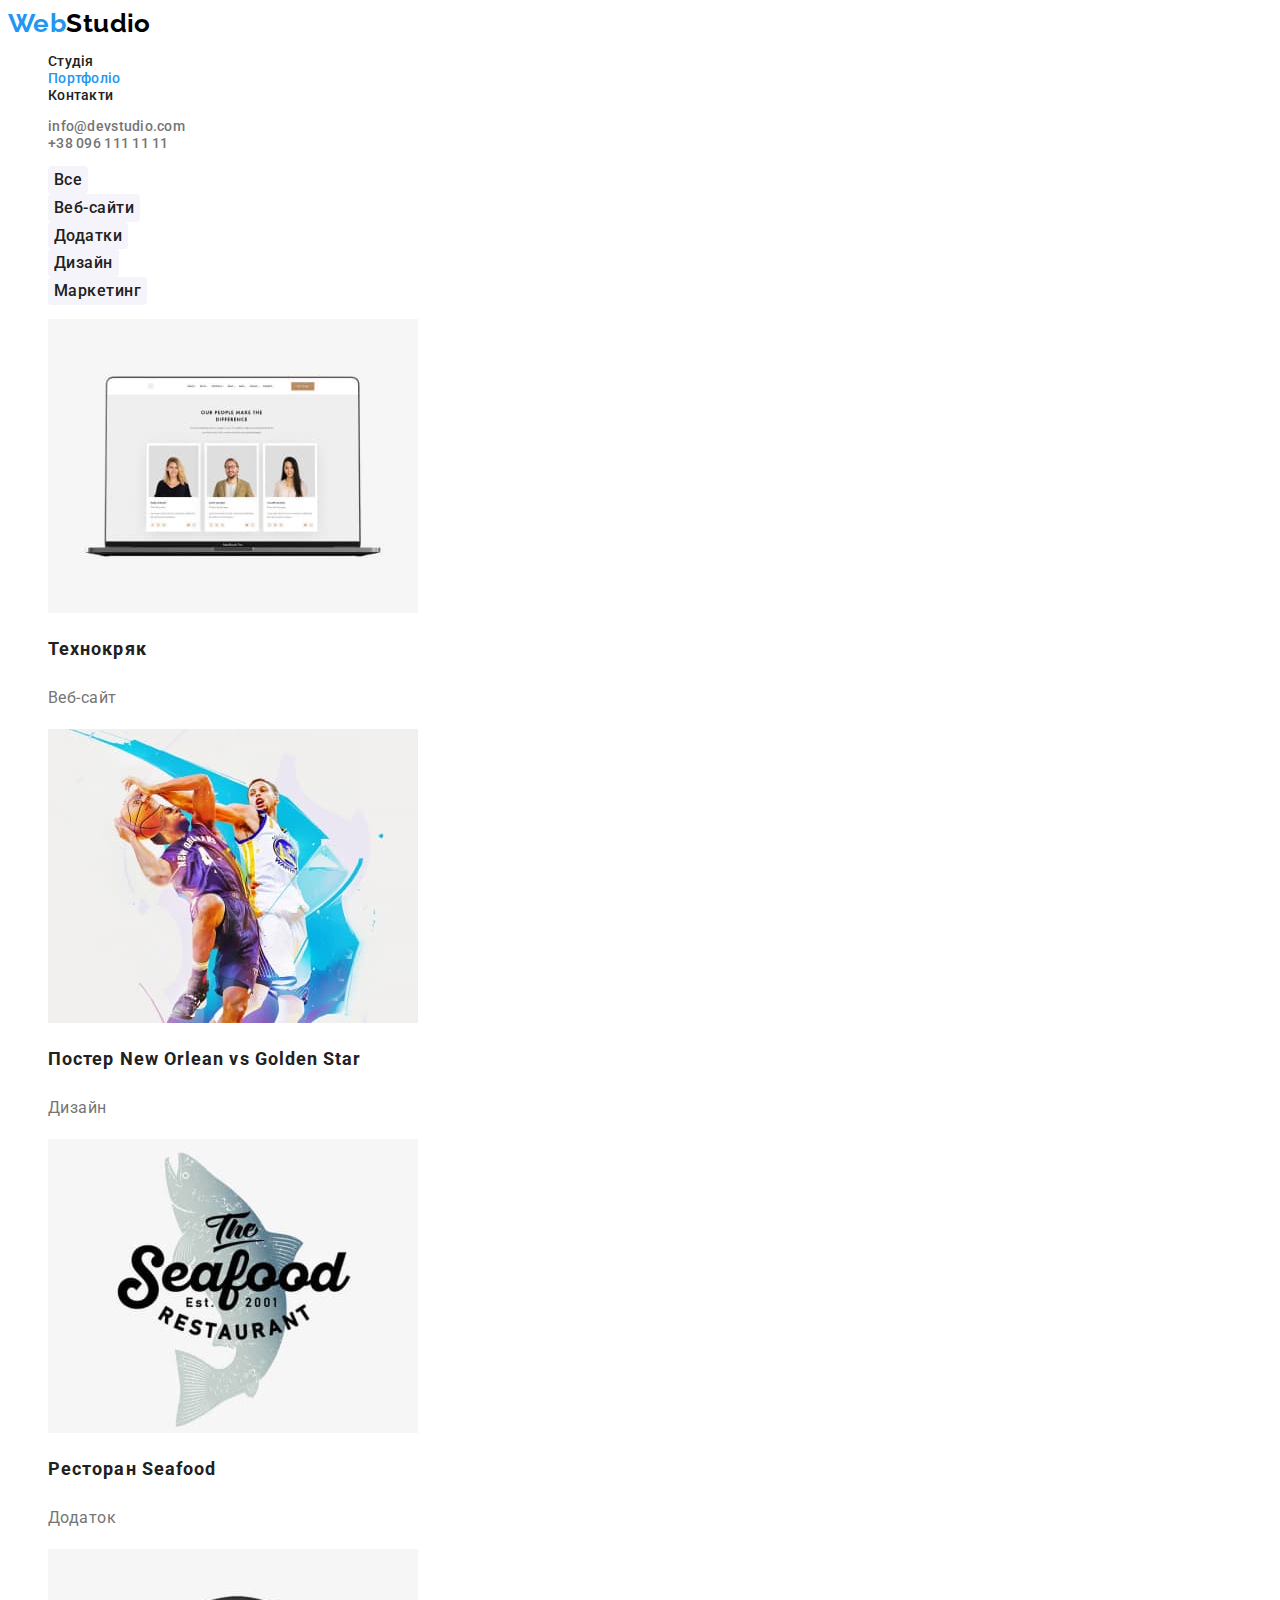
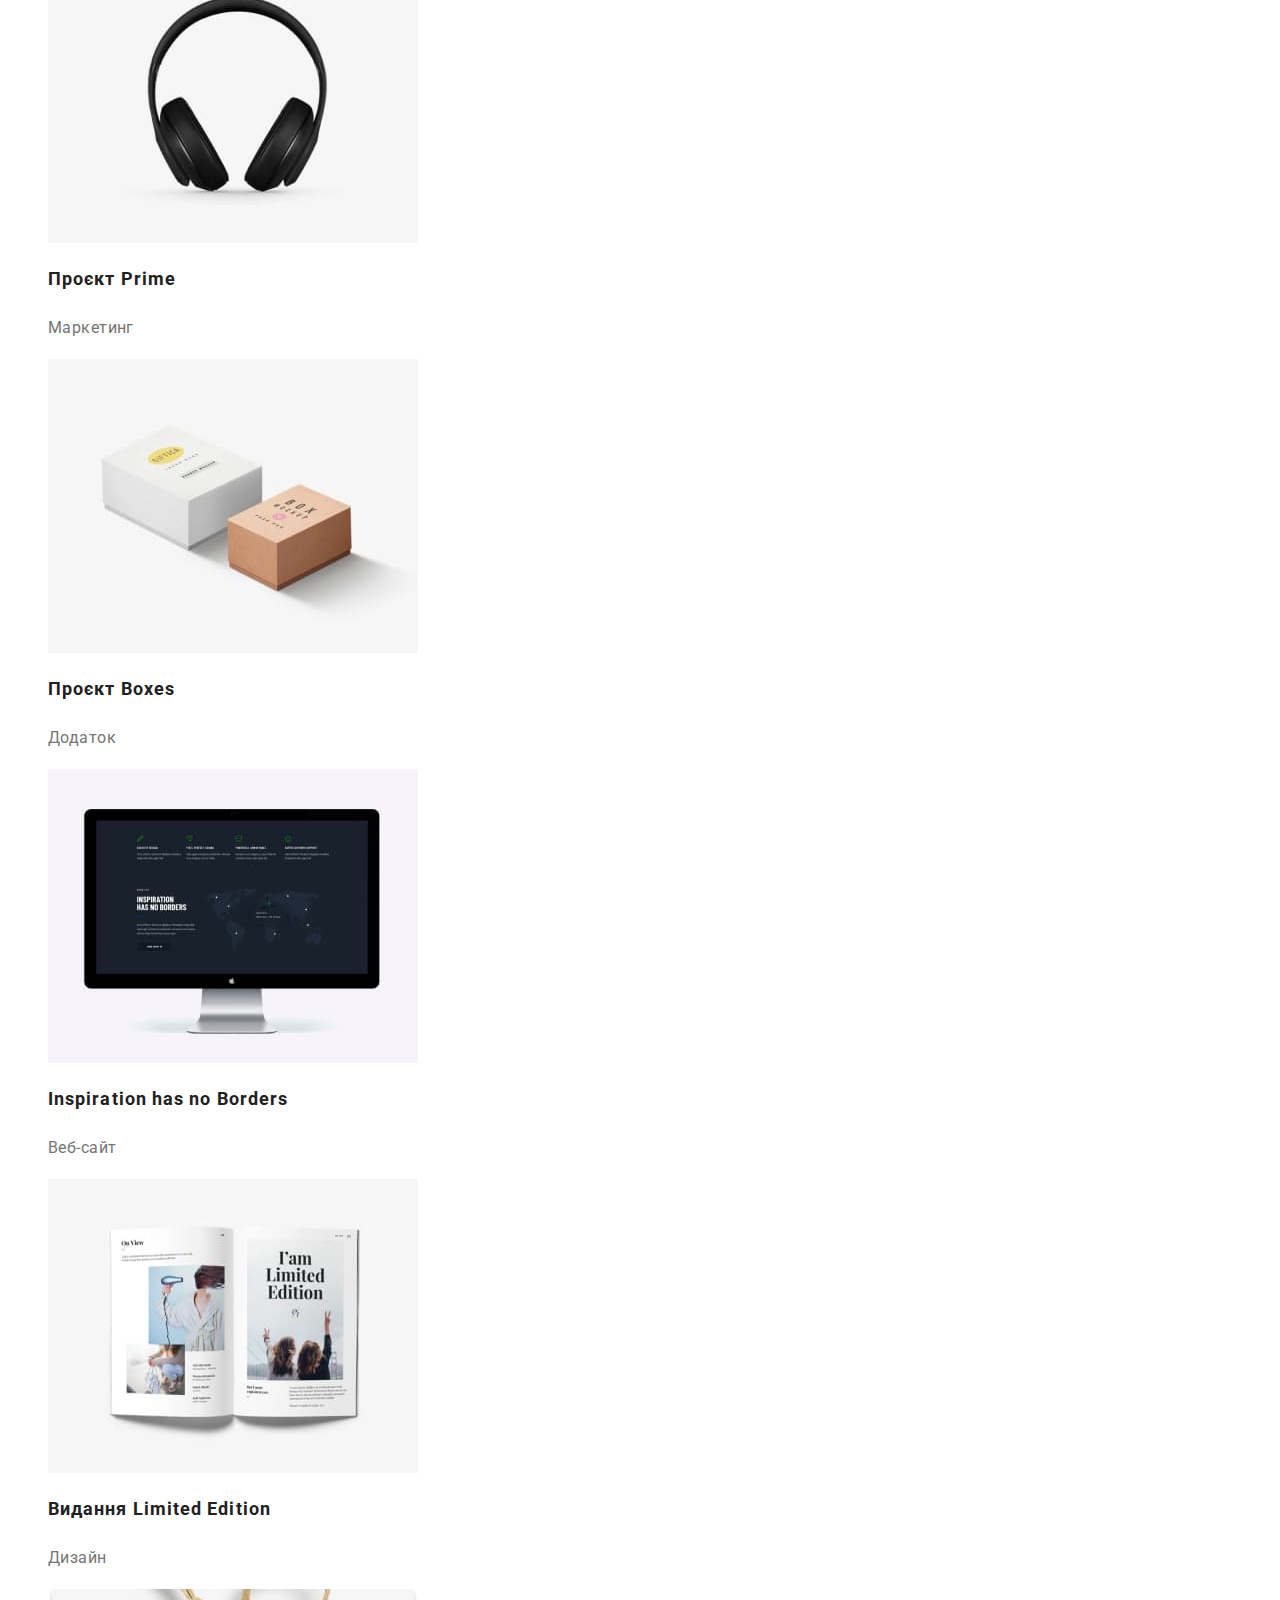
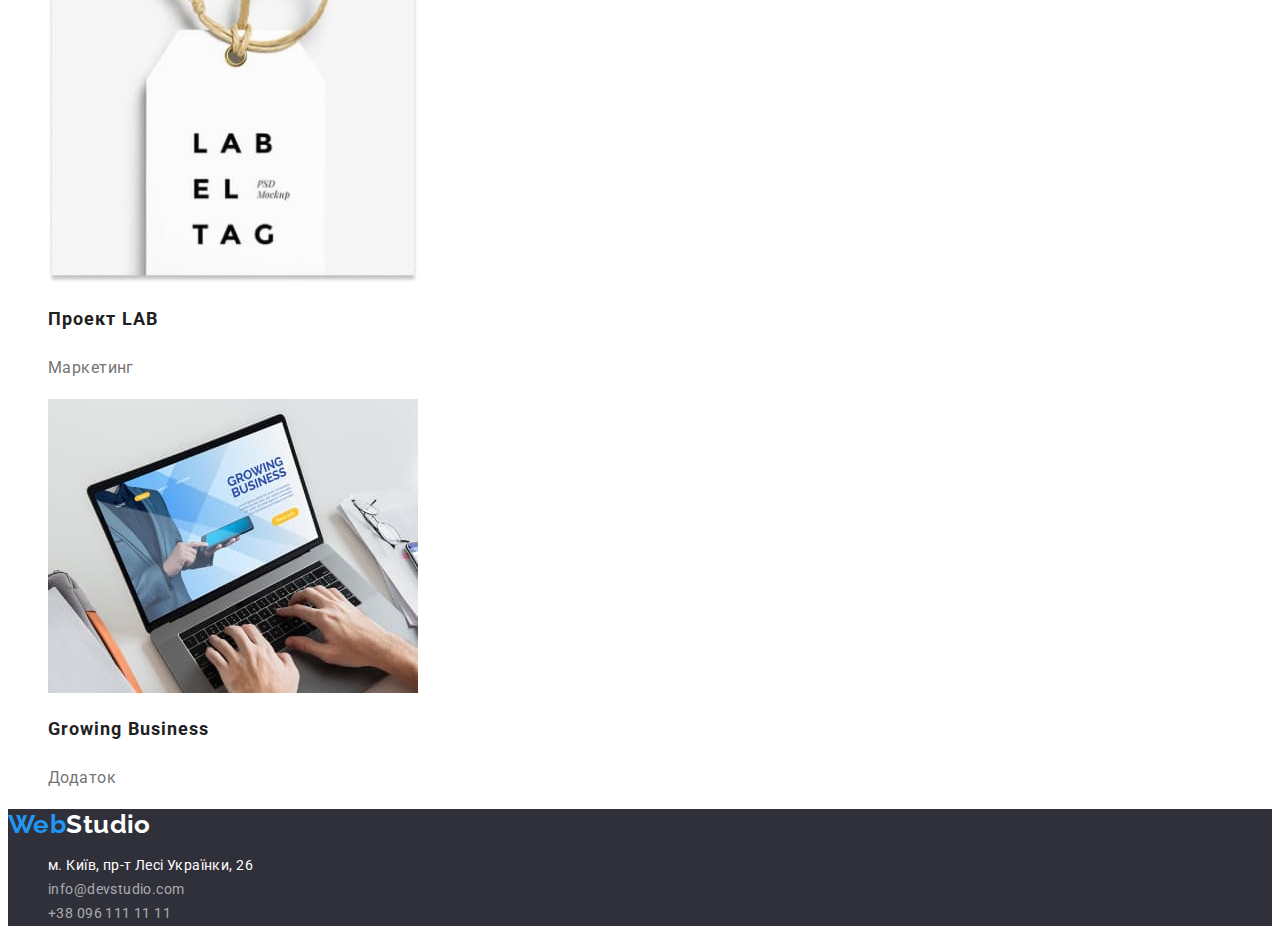
==== portfolio.html @ 1ff4d3ff "Initial commit" ====
<!DOCTYPE html>
<html lang="uk">
  <head>
    <meta charset="utf-8" />
    <meta name="description" content="Учбовий проект з вивчення основ HTML5 і CSS." />
    <meta name="viewport" content="width=device-width, initial-scale=1.0" />
    <title>WebStudio Portfolio</title>
    <link rel="preconnect" href="https://fonts.googleapis.com" />
    <link rel="preconnect" href="https://fonts.gstatic.com" crossorigin />
    <link
      href="https://fonts.googleapis.com/css2?family=Raleway:wght@700&family=Roboto:wght@400;500;700;900&display=swap"
      rel="stylesheet"
    />
    <link rel="stylesheet" href="./css/styles.css" />
  </head>

  <body>
    <header class="header-line">
      <nav class="menu">
        <!-- Лого -->
        <a class="logo" href="./index.html">Web<span class="logo-header">Studio</span></a>

        <!-- Навігація по сторінкам сайту -->
        <ul class="list menu-list">
          <li class="list-item"><a class="link" href="./index.html">Студія</a></li>
          <li class="list-item"><a class="link current" href="./portfolio.html">Портфоліо</a></li>
          <li class="list-item"><a class="link" href="">Контакти</a></li>
        </ul>
      </nav>

      <!-- Список контактів -->
      <ul class="list contact-list">
        <li class="list-item">
          <a class="link" href="mailto:info@devstudio.com">info@devstudio.com</a>
        </li>
        <li class="list-item">
          <a class="link" href="tel:+380961111111">+38 096 111 11 11</a>
        </li>
      </ul>
    </header>

    <main>
      <section class="projects">
        <!-- Наші роботи -->
        <!-- прихований заголовок -->
        <h1 class="visually-hidden">Наші роботи</h1>
        <!-- Список кнопок фільтра вибору контента  -->
        <ul class="list filter-list">
          <li class="list-item"><button class="button" type="button">Все</button></li>
          <li class="list-item"><button class="button" type="button">Веб-сайти</button></li>
          <li class="list-item"><button class="button" type="button">Додатки</button></li>
          <li class="list-item"><button class="button" type="button">Дизайн</button></li>
          <li class="list-item"><button class="button" type="button">Маркетинг</button></li>
        </ul>

        <!-- Каталог проектів -->
        <ul class="list projects-list">
          <li class="list-item">
            <img src="./images/technocrack.jpg" alt="Веб-сайт Технокряк" width="370" height="294" />
            <h2 class="project-title">Технокряк</h2>
            <p class="project-description">Веб-сайт</p>
          </li>
          <li class="list-item">
            <img
              src="./images/new-orlean-golden-star.jpg"
              alt="Постер гри New Orlean vs Golden Star"
              width="370"
              height="294"
            />
            <h2 class="project-title">Постер <span lang="en">New Orlean vs Golden Star</span></h2>
            <p class="project-description">Дизайн</p>
          </li>

          <li class="list-item">
            <img
              src="./images/seafood.jpg"
              alt="Додаток ресторану Seafood"
              width="370"
              height="294"
            />
            <h2 class="project-title">Ресторан <span lang="en">Seafood</span></h2>
            <p class="project-description">Додаток</p>
          </li>
          <li class="list-item">
            <img src="./images/prime.jpg" alt="Проєкт Prime" width="370" height="294" />
            <h2 class="project-title">Проєкт <span lang="en">Prime</span></h2>
            <p class="project-description">Маркетинг</p>
          </li>
          <li class="list-item">
            <img src="./images/boxes.jpg" alt="Проєкт Boxes" width="370" height="294" />
            <h2 class="project-title">Проєкт <span lang="en">Boxes</span></h2>
            <p class="project-description">Додаток</p>
          </li>
          <li class="list-item">
            <img
              src="./images/Inspiration.jpg"
              alt="Веб-сайт Inspiration has no Borders"
              width="370"
              height="294"
            />
            <h2 class="project-title" lang="en">Inspiration has no Borders</h2>
            <p class="project-description">Веб-сайт</p>
          </li>
          <li class="list-item">
            <img
              src="./images/limited-edition.jpg"
              alt="Видання Limited Edition"
              width="370"
              height="294"
            />
            <h2 class="project-title">Видання <span lang="en">Limited Edition</span></h2>
            <p class="project-description">Дизайн</p>
          </li>
          <li class="list-item">
            <img src="./images/lab.jpg" alt="Проект LAB" width="370" height="294" />
            <h2 class="project-title">Проект <span lang="en">LAB</span></h2>
            <p class="project-description">Маркетинг</p>
          </li>
          <li class="list-item">
            <img
              src="./images/growing-business.jpg"
              alt="Додаток Growing Business"
              width="370"
              height="294"
            />
            <h2 class="project-title" lang="en">Growing Business</h2>
            <p class="project-description">Додаток</p>
          </li>
        </ul>
      </section>
    </main>

    <footer class="footer-line">
      <a class="logo" href="./index.html">Web<span class="logo-footer">Studio</span></a>
      <address>
        <ul class="list address-list">
          <li class="list-item">
            <a
              class="link location"
              href="https://goo.gl/maps/MyRouGPgn7ijFeu3A"
              target="_blank"
              rel="noreferrer noopener nofollow"
              >м. Київ, пр-т Лесі Українки, 26
            </a>
          </li>
          <li class="list-item">
            <a class="link mail" href="mailto:info@devstudio.com">info@devstudio.com</a>
          </li>
          <li class="list-item">
            <a class="link tel" href="tel:+380961111111">+38 096 111 11 11</a>
          </li>
        </ul>
      </address>
    </footer>
  </body>
</html>
---- css/styles.css ----
/* ===== Глобальні налаштування стилів ===== */

:root {
  /* Кольори сайту */

  --color-background-primary: #ffffff;
  --color-background-secondary: #f5f4fa;
  --color-background-footer: #2f303a;
  --color-card-border: #eeeeee;
  --color-header-line: #ececec;

  --color-text-main: #757575;
  --color-text-secondary: #ffffff;
  --color-text-title: #212121;
  --color-text-contacts: rgba(255, 255, 255, 0.6);
  --color-text-accent: #2196f3;

  --color-logo-header: #000000;
  --color-logo-footer: #ffffff;
  --color-logo-accent: #2196f3;

  --color-button-background: #f5f4fa;
  --color-button-text: #212121;
  --color-button-background-focus: #2196f3;
  --color-button-text-focus: #ffffff;
  --color-button-logo-background: #2196f3;
  --color-button-logo-background-focus: #188ce8;
  --color-button-logo-shadow: 0px 4px 4px rgba(0, 0, 0, 0.15);
  --color-button-filter-shadow: 0px 3px 1px rgba(0, 0, 0, 0.1), 0px 1px 2px rgba(0, 0, 0, 0.08),
    0px 2px 2px rgba(0, 0, 0, 0.12);

  /* Шрифти сайту */

  --font-main: 'Roboto', sans-serif;
  --font-logo: 'Raleway', sans-serif;
}
body {
  /* Основний шрифт */

  font-family: var(--font-main);
  font-size: 14px;
  letter-spacing: 0.03em;
  color: var(--color-text-main);

  /* Основниий фон */

  background-color: var(--color-background-primary);
}

/* Ховаємо заголовки */

.visually-hidden {
  position: absolute;
  width: 1px;
  height: 1px;
  margin: -1px;
  border: 0;
  padding: 0;

  white-space: nowrap;
  clip-path: inset(100%);
  clip: rect(0 0 0 0);
  overflow: hidden;
}

/* Перевизначення для окремих селекторів */

button {
  font-family: var(--font-main);
  font-style: normal;
  cursor: pointer;
  border-radius: 4px;
  border-style: none;
}

.link {
  text-decoration: none;
}

.list {
  list-style: none;
}

/* ===== Блоки header + footer ===== */

.logo {
  font-family: var(--font-logo);
  font-weight: 700;
  font-size: 26px;
  line-height: 1.19;
  color: var(--color-logo-accent);
  text-decoration: none;
}

.logo-header {
  color: var(--color-logo-header);
}

.logo-footer {
  color: var(--color-logo-footer);
}

.header-line .link {
  font-weight: 500;
  line-height: 1.14;
  letter-spacing: 0.02em;
}

.menu-list .link {
  color: var(--color-text-title);
}

.contact-list .link {
  /* color: var(--color-text-main); */
  color: inherit;
}

.footer-line address {
  font-style: normal;
}

.footer-line .link {
  line-height: 1.71;
}

.link.location {
  color: var(--color-text-secondary);
}

.link.mail,
.link.tel {
  color: var(--color-text-contacts);
}

.link.current,
.link:hover,
.link:focus {
  color: var(--color-text-accent);
}

.footer-line {
  background-color: var(--color-background-footer);
}

/* ===== Блок main ===== */

/* Блок main в index.html */

.hero {
  background-color: var(--color-background-footer);
}

.hero-title {
  font-weight: 900;
  font-size: 44px;
  line-height: 1.36;
  letter-spacing: 0.06em;
  text-align: center;
  text-transform: uppercase;
  color: var(--color-text-secondary);
}

.button-hero {
  font-weight: 700;
  font-size: 16px;
  line-height: 1.88;
  letter-spacing: 0.06em;
  text-align: center;
  color: var(--color-button-text-focus);
  background-color: var(--color-button-logo-background);
  box-shadow: var(--color-button-logo-shadow);
}

.button-hero:hover,
.button-hero:focus {
  background-color: var(--color-button-logo-background-focus);
}

.feature-title {
  font-weight: 700;
  font-size: 14px;
  line-height: 1.14;
  text-transform: uppercase;
  color: var(--color-text-title);
}

.feature-description {
  font-weight: 400;
  line-height: 1.71;
}

.activity-title,
.team-title {
  font-weight: 700;
  font-size: 36px;
  line-height: 1.67;
  text-align: center;
  color: var(--color-text-title);
}

.team-member {
  font-weight: 500;
  font-size: 16px;
  line-height: 1.19;
  text-align: center;
  color: var(--color-text-title);
}

.member-activity {
  font-weight: 400;
  font-size: 16px;
  line-height: 1.19;
  text-align: center;
}

.team {
  background-color: var(--color-background-secondary);
}

/* Блок main в portfolio.html */

.filter-list .button {
  font-weight: 500;
  font-size: 16px;
  line-height: 1.62;
  text-align: center;
  letter-spacing: 0.03em;
  color: var(--color-text-title);
  background-color: var(--color-button-background);
}

.filter-list .button:hover,
.filter-list .button:focus {
  color: var(--color-button-text-focus);
  background-color: var(--color-button-background-focus);
  box-shadow: var(--color-button-filter-shadow);
}

.project-title {
  font-weight: 700;
  font-size: 18px;
  line-height: 2;
  letter-spacing: 0.06em;
  color: var(--color-text-title);
}

.project-description {
  font-weight: 400;
  font-size: 16px;
  line-height: 1.88;
}
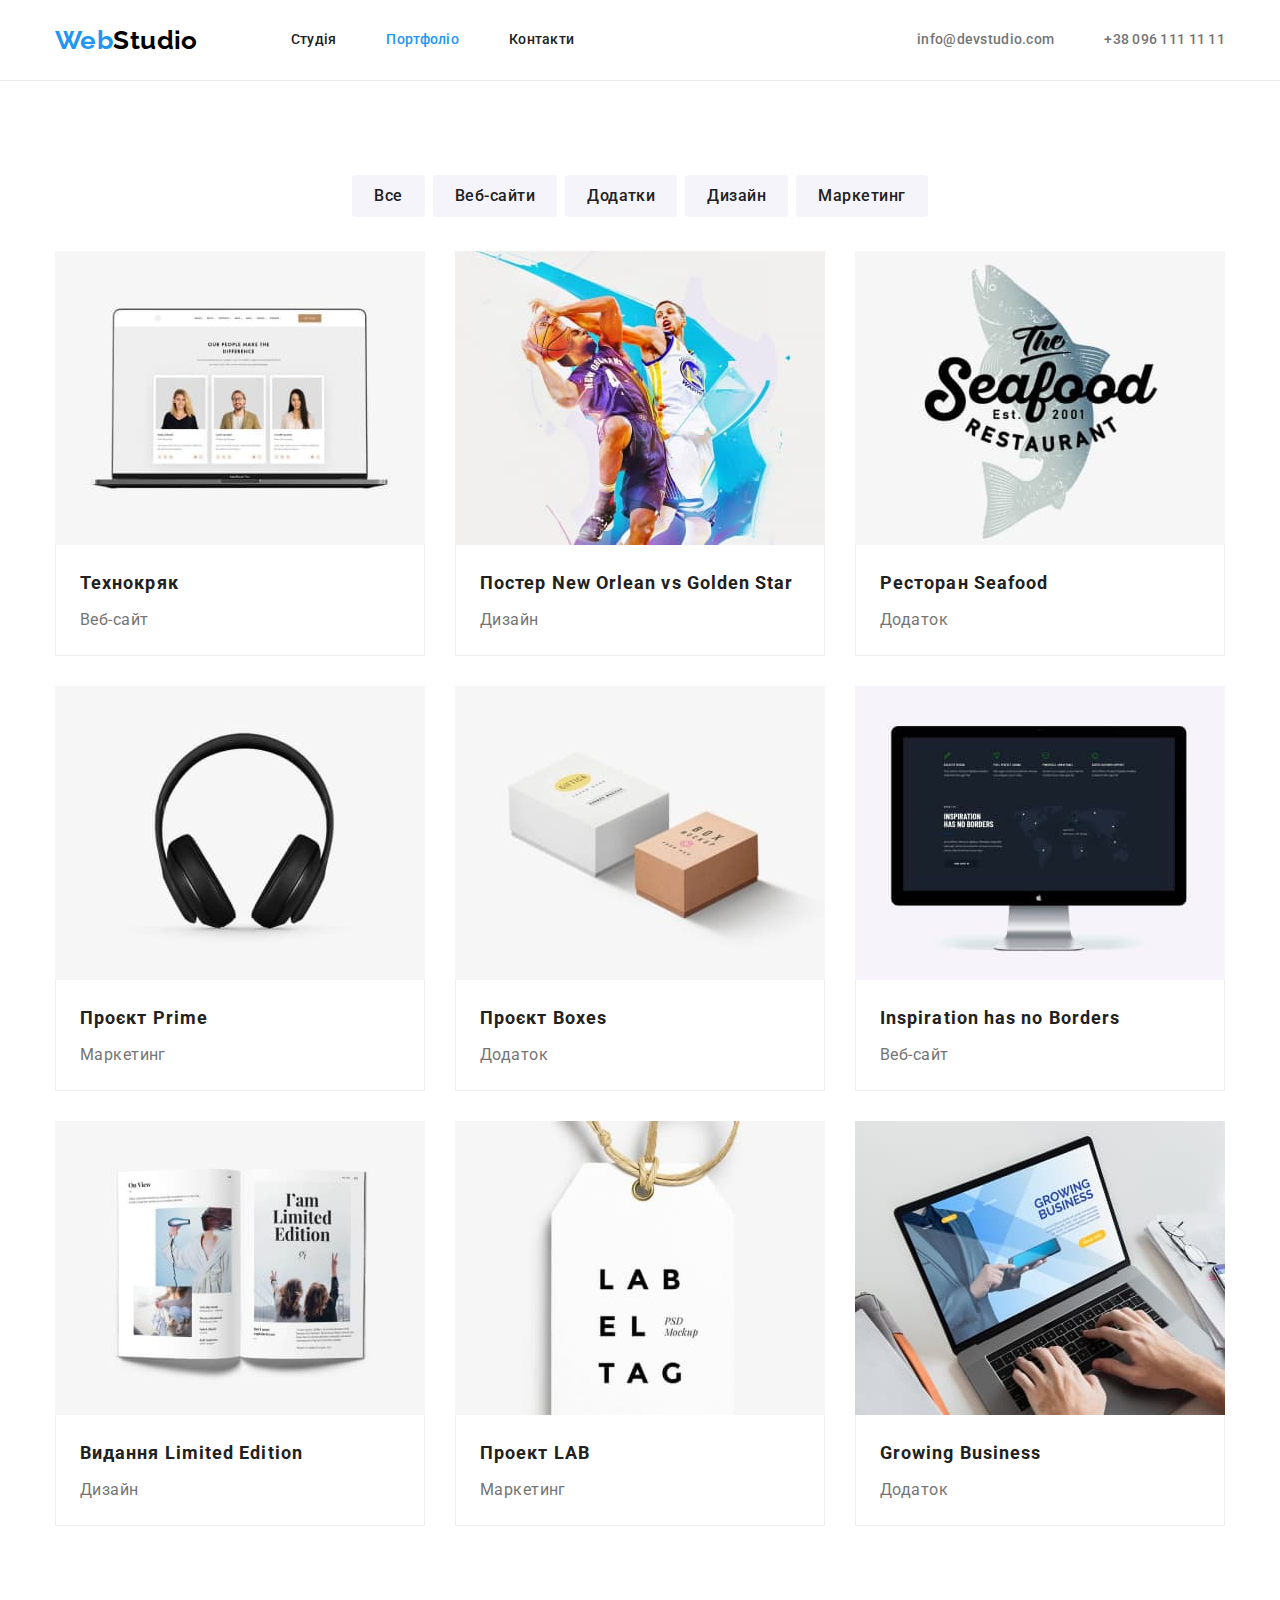
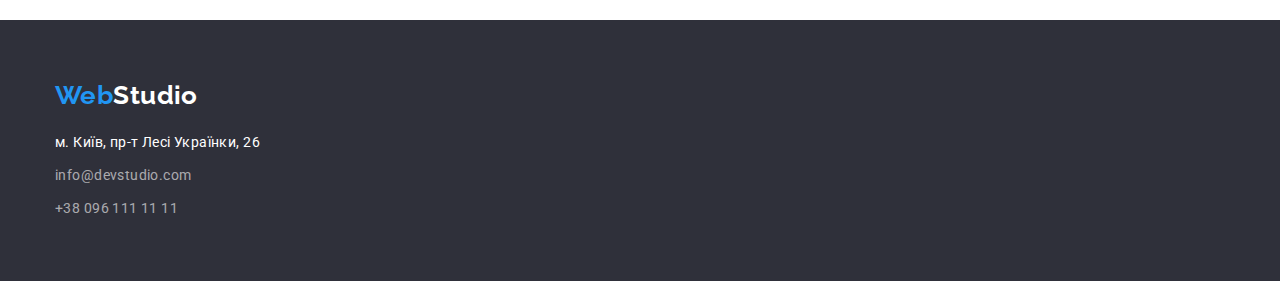
==== commit 7e724165: "Mark up geometry." ====
--- a/portfolio.html
+++ b/portfolio.html
@@ -11,146 +11,179 @@
       href="https://fonts.googleapis.com/css2?family=Raleway:wght@700&family=Roboto:wght@400;500;700;900&display=swap"
       rel="stylesheet"
     />
+    <link
+      rel="stylesheet"
+      href="https://cdnjs.cloudflare.com/ajax/libs/modern-normalize/1.1.0/modern-normalize.min.css"
+    />
     <link rel="stylesheet" href="./css/styles.css" />
   </head>
 
   <body>
     <header class="header-line">
-      <nav class="menu">
-        <!-- Лого -->
-        <a class="logo" href="./index.html">Web<span class="logo-header">Studio</span></a>
-
-        <!-- Навігація по сторінкам сайту -->
-        <ul class="list menu-list">
-          <li class="list-item"><a class="link" href="./index.html">Студія</a></li>
-          <li class="list-item"><a class="link current" href="./portfolio.html">Портфоліо</a></li>
-          <li class="list-item"><a class="link" href="">Контакти</a></li>
+      <div class="container">
+        <nav class="menu">
+          <!-- Лого -->
+          <a class="logo" href="./index.html">Web<span class="logo-header">Studio</span></a>
+          <!-- Навігація по сторінкам сайту -->
+          <ul class="list menu-list">
+            <li class="list-item"><a class="link" href="./index.html">Студія</a></li>
+            <li class="list-item"><a class="link current" href="./portfolio.html">Портфоліо</a></li>
+            <li class="list-item"><a class="link" href="">Контакти</a></li>
+          </ul>
+        </nav>
+        <!-- Список контактів -->
+        <ul class="list contact-list">
+          <li class="list-item">
+            <a class="link" href="mailto:info@devstudio.com">info@devstudio.com</a>
+          </li>
+          <li class="list-item">
+            <a class="link" href="tel:+380961111111">+38 096 111 11 11</a>
+          </li>
         </ul>
-      </nav>
-
-      <!-- Список контактів -->
-      <ul class="list contact-list">
-        <li class="list-item">
-          <a class="link" href="mailto:info@devstudio.com">info@devstudio.com</a>
-        </li>
-        <li class="list-item">
-          <a class="link" href="tel:+380961111111">+38 096 111 11 11</a>
-        </li>
-      </ul>
+      </div>
     </header>
 
     <main>
-      <section class="projects">
-        <!-- Наші роботи -->
-        <!-- прихований заголовок -->
-        <h1 class="visually-hidden">Наші роботи</h1>
-        <!-- Список кнопок фільтра вибору контента  -->
-        <ul class="list filter-list">
-          <li class="list-item"><button class="button" type="button">Все</button></li>
-          <li class="list-item"><button class="button" type="button">Веб-сайти</button></li>
-          <li class="list-item"><button class="button" type="button">Додатки</button></li>
-          <li class="list-item"><button class="button" type="button">Дизайн</button></li>
-          <li class="list-item"><button class="button" type="button">Маркетинг</button></li>
-        </ul>
-
-        <!-- Каталог проектів -->
-        <ul class="list projects-list">
-          <li class="list-item">
-            <img src="./images/technocrack.jpg" alt="Веб-сайт Технокряк" width="370" height="294" />
-            <h2 class="project-title">Технокряк</h2>
-            <p class="project-description">Веб-сайт</p>
-          </li>
-          <li class="list-item">
-            <img
-              src="./images/new-orlean-golden-star.jpg"
-              alt="Постер гри New Orlean vs Golden Star"
-              width="370"
-              height="294"
-            />
-            <h2 class="project-title">Постер <span lang="en">New Orlean vs Golden Star</span></h2>
-            <p class="project-description">Дизайн</p>
-          </li>
-
-          <li class="list-item">
-            <img
-              src="./images/seafood.jpg"
-              alt="Додаток ресторану Seafood"
-              width="370"
-              height="294"
-            />
-            <h2 class="project-title">Ресторан <span lang="en">Seafood</span></h2>
-            <p class="project-description">Додаток</p>
-          </li>
-          <li class="list-item">
-            <img src="./images/prime.jpg" alt="Проєкт Prime" width="370" height="294" />
-            <h2 class="project-title">Проєкт <span lang="en">Prime</span></h2>
-            <p class="project-description">Маркетинг</p>
-          </li>
-          <li class="list-item">
-            <img src="./images/boxes.jpg" alt="Проєкт Boxes" width="370" height="294" />
-            <h2 class="project-title">Проєкт <span lang="en">Boxes</span></h2>
-            <p class="project-description">Додаток</p>
-          </li>
-          <li class="list-item">
-            <img
-              src="./images/Inspiration.jpg"
-              alt="Веб-сайт Inspiration has no Borders"
-              width="370"
-              height="294"
-            />
-            <h2 class="project-title" lang="en">Inspiration has no Borders</h2>
-            <p class="project-description">Веб-сайт</p>
-          </li>
-          <li class="list-item">
-            <img
-              src="./images/limited-edition.jpg"
-              alt="Видання Limited Edition"
-              width="370"
-              height="294"
-            />
-            <h2 class="project-title">Видання <span lang="en">Limited Edition</span></h2>
-            <p class="project-description">Дизайн</p>
-          </li>
-          <li class="list-item">
-            <img src="./images/lab.jpg" alt="Проект LAB" width="370" height="294" />
-            <h2 class="project-title">Проект <span lang="en">LAB</span></h2>
-            <p class="project-description">Маркетинг</p>
-          </li>
-          <li class="list-item">
-            <img
-              src="./images/growing-business.jpg"
-              alt="Додаток Growing Business"
-              width="370"
-              height="294"
-            />
-            <h2 class="project-title" lang="en">Growing Business</h2>
-            <p class="project-description">Додаток</p>
-          </li>
-        </ul>
+      <section class="section projects">
+        <div class="container">
+          <!-- Наші роботи -->
+          <!-- прихований заголовок -->
+          <h1 class="visually-hidden">Наші роботи</h1>
+          <!-- Список кнопок фільтра вибору контента  -->
+          <ul class="list filter-list">
+            <li class="list-item"><button class="button" type="button">Все</button></li>
+            <li class="list-item"><button class="button" type="button">Веб-сайти</button></li>
+            <li class="list-item"><button class="button" type="button">Додатки</button></li>
+            <li class="list-item"><button class="button" type="button">Дизайн</button></li>
+            <li class="list-item"><button class="button" type="button">Маркетинг</button></li>
+          </ul>
+          <!-- Каталог проектів -->
+          <ul class="list projects-list">
+            <li class="list-item">
+              <img
+                src="./images/technocrack.jpg"
+                alt="Веб-сайт Технокряк"
+                width="370"
+                height="294"
+              />
+              <div class="card-description">
+                <h2 class="project-title">Технокряк</h2>
+                <p class="project-description">Веб-сайт</p>
+              </div>
+            </li>
+            <li class="list-item">
+              <img
+                src="./images/new-orlean-golden-star.jpg"
+                alt="Постер гри New Orlean vs Golden Star"
+                width="370"
+                height="294"
+              />
+              <div class="card-description">
+                <h2 class="project-title">
+                  Постер <span lang="en">New Orlean vs Golden Star</span>
+                </h2>
+                <p class="project-description">Дизайн</p>
+              </div>
+            </li>
+            <li class="list-item">
+              <img
+                src="./images/seafood.jpg"
+                alt="Додаток ресторану Seafood"
+                width="370"
+                height="294"
+              />
+              <div class="card-description">
+                <h2 class="project-title">Ресторан <span lang="en">Seafood</span></h2>
+                <p class="project-description">Додаток</p>
+              </div>
+            </li>
+            <li class="list-item">
+              <img src="./images/prime.jpg" alt="Проєкт Prime" width="370" height="294" />
+              <div class="card-description">
+                <h2 class="project-title">Проєкт <span lang="en">Prime</span></h2>
+                <p class="project-description">Маркетинг</p>
+              </div>
+            </li>
+            <li class="list-item">
+              <img src="./images/boxes.jpg" alt="Проєкт Boxes" width="370" height="294" />
+              <div class="card-description">
+                <h2 class="project-title">Проєкт <span lang="en">Boxes</span></h2>
+                <p class="project-description">Додаток</p>
+              </div>
+            </li>
+            <li class="list-item">
+              <img
+                src="./images/Inspiration.jpg"
+                alt="Веб-сайт Inspiration has no Borders"
+                width="370"
+                height="294"
+              />
+              <div class="card-description">
+                <h2 class="project-title" lang="en">Inspiration has no Borders</h2>
+                <p class="project-description">Веб-сайт</p>
+              </div>
+            </li>
+            <li class="list-item">
+              <img
+                src="./images/limited-edition.jpg"
+                alt="Видання Limited Edition"
+                width="370"
+                height="294"
+              />
+              <div class="card-description">
+                <h2 class="project-title">Видання <span lang="en">Limited Edition</span></h2>
+                <p class="project-description">Дизайн</p>
+              </div>
+            </li>
+            <li class="list-item">
+              <img src="./images/lab-el-tag.jpg" alt="Проект LAB" width="370" height="294" />
+              <div class="card-description">
+                <h2 class="project-title">Проект <span lang="en">LAB</span></h2>
+                <p class="project-description">Маркетинг</p>
+              </div>
+            </li>
+            <li class="list-item">
+              <img
+                src="./images/growing-business.jpg"
+                alt="Додаток Growing Business"
+                width="370"
+                height="294"
+              />
+              <div class="card-description">
+                <h2 class="project-title" lang="en">Growing Business</h2>
+                <p class="project-description">Додаток</p>
+              </div>
+            </li>
+          </ul>
+        </div>
       </section>
     </main>
 
     <footer class="footer-line">
-      <a class="logo" href="./index.html">Web<span class="logo-footer">Studio</span></a>
-      <address>
-        <ul class="list address-list">
-          <li class="list-item">
-            <a
-              class="link location"
-              href="https://goo.gl/maps/MyRouGPgn7ijFeu3A"
-              target="_blank"
-              rel="noreferrer noopener nofollow"
-              >м. Київ, пр-т Лесі Українки, 26
-            </a>
-          </li>
-          <li class="list-item">
-            <a class="link mail" href="mailto:info@devstudio.com">info@devstudio.com</a>
-          </li>
-          <li class="list-item">
-            <a class="link tel" href="tel:+380961111111">+38 096 111 11 11</a>
-          </li>
-        </ul>
-      </address>
+      <div class="container">
+        <div class="address-box">
+          <a class="logo" href="./index.html">Web<span class="logo-footer">Studio</span></a>
+          <address>
+            <ul class="list address-list">
+              <li class="list-item">
+                <a
+                  class="link location"
+                  href="https://goo.gl/maps/MyRouGPgn7ijFeu3A"
+                  target="_blank"
+                  rel="noreferrer noopener nofollow"
+                  >м. Київ, пр-т Лесі Українки, 26
+                </a>
+              </li>
+              <li class="list-item">
+                <a class="link mail" href="mailto:info@devstudio.com">info@devstudio.com</a>
+              </li>
+              <li class="list-item">
+                <a class="link tel" href="tel:+380961111111">+38 096 111 11 11</a>
+              </li>
+            </ul>
+          </address>
+        </div>
+      </div>
     </footer>
   </body>
 </html>
--- a/css/styles.css
+++ b/css/styles.css
@@ -7,7 +7,7 @@
   --color-background-secondary: #f5f4fa;
   --color-background-footer: #2f303a;
   --color-card-border: #eeeeee;
-  --color-header-line: #ececec;
+  --color-header-border-line: #ececec;
 
   --color-text-main: #757575;
   --color-text-secondary: #ffffff;
@@ -25,15 +25,19 @@
   --color-button-text-focus: #ffffff;
   --color-button-logo-background: #2196f3;
   --color-button-logo-background-focus: #188ce8;
+
   --color-button-logo-shadow: 0px 4px 4px rgba(0, 0, 0, 0.15);
   --color-button-filter-shadow: 0px 3px 1px rgba(0, 0, 0, 0.1), 0px 1px 2px rgba(0, 0, 0, 0.08),
     0px 2px 2px rgba(0, 0, 0, 0.12);
+  --color-card-shadow: 0px 1px 3px rgba(0, 0, 0, 0.12), 0px 1px 1px rgba(0, 0, 0, 0.14),
+    0px 2px 1px rgba(0, 0, 0, 0.2);
 
   /* Шрифти сайту */
 
   --font-main: 'Roboto', sans-serif;
   --font-logo: 'Raleway', sans-serif;
 }
+
 body {
   /* Основний шрифт */
 
@@ -65,6 +69,15 @@
 
 /* Перевизначення для окремих селекторів */
 
+h1,
+h2,
+h3,
+h4,
+p {
+  margin-top: 0;
+  margin-bottom: 0;
+}
+
 button {
   font-family: var(--font-main);
   font-style: normal;
@@ -73,17 +86,39 @@
   border-style: none;
 }
 
+img {
+  display: block;
+}
+
+.list {
+  margin-top: 0;
+  margin-bottom: 0;
+  padding-left: 0;
+  list-style: none;
+}
+
 .link {
   text-decoration: none;
 }
 
-.list {
-  list-style: none;
+.section {
+  padding-top: 94px;
+  padding-bottom: 94px;
+}
+
+.container {
+  width: 1200px;
+  padding-left: 15px;
+  padding-right: 15px;
+  margin-left: auto;
+  margin-right: auto;
 }
 
 /* ===== Блоки header + footer ===== */
 
 .logo {
+  display: block;
+
   font-family: var(--font-logo);
   font-weight: 700;
   font-size: 26px;
@@ -100,14 +135,51 @@
   color: var(--color-logo-footer);
 }
 
+/* ----- header ----- */
+.header-line {
+  border-bottom: 1px solid var(--color-header-border-line);
+}
+
+.header-line .container {
+  display: flex;
+  align-items: center;
+}
+
 .header-line .link {
+  display: block;
+  padding-top: 32px;
+  padding-bottom: 32px;
+
   font-weight: 500;
   line-height: 1.14;
   letter-spacing: 0.02em;
 }
 
+.menu {
+  display: flex;
+  align-items: center;
+}
+
+.menu-list {
+  display: flex;
+  margin-left: 93px;
+}
+
+.menu-list > .list-item:not(:first-child) {
+  margin-left: 50px;
+}
+
 .menu-list .link {
   color: var(--color-text-title);
+}
+
+.contact-list {
+  display: flex;
+  margin-left: auto;
+}
+
+.contact-list > .list-item:not(:first-child) {
+  margin-left: 50px;
 }
 
 .contact-list .link {
@@ -115,8 +187,22 @@
   color: inherit;
 }
 
+/* ----- footer ----- */
+
+.address-box {
+  width: 231px;
+  padding-top: 60px;
+  padding-bottom: 60px;
+}
+
 .footer-line address {
+  margin-top: 20px;
+
   font-style: normal;
+}
+
+.footer-line .list-item:not(:first-child) {
+  margin-top: 9px;
 }
 
 .footer-line .link {
@@ -131,6 +217,12 @@
 .link.tel {
   color: var(--color-text-contacts);
 }
+
+.footer-line {
+  background-color: var(--color-background-footer);
+}
+
+/* ----- header + footer ----- */
 
 .link.current,
 .link:hover,
@@ -138,35 +230,48 @@
   color: var(--color-text-accent);
 }
 
-.footer-line {
+/* ===== Блок main ===== */
+
+/* ----- Блок main в index.html ----- */
+
+/* hero */
+
+.hero {
+  text-align: center;
+
+  /* тимчасовий padding */
+  padding-top: 200px;
+  padding-bottom: 200px;
+  /* ----------------- */
+
   background-color: var(--color-background-footer);
 }
 
-/* ===== Блок main ===== */
-
-/* Блок main в index.html */
-
-.hero {
-  background-color: var(--color-background-footer);
-}
-
 .hero-title {
+  display: block;
+  width: 696px;
+  margin-left: auto;
+  margin-right: auto;
+
   font-weight: 900;
   font-size: 44px;
   line-height: 1.36;
   letter-spacing: 0.06em;
-  text-align: center;
   text-transform: uppercase;
   color: var(--color-text-secondary);
 }
 
 .button-hero {
+  margin-top: 30px;
+  padding: 10px 32px;
+
   font-weight: 700;
   font-size: 16px;
   line-height: 1.88;
   letter-spacing: 0.06em;
   text-align: center;
   color: var(--color-button-text-focus);
+
   background-color: var(--color-button-logo-background);
   box-shadow: var(--color-button-logo-shadow);
 }
@@ -174,6 +279,21 @@
 .button-hero:hover,
 .button-hero:focus {
   background-color: var(--color-button-logo-background-focus);
+}
+
+/* features */
+
+.section.features {
+  padding-bottom: 0;
+}
+
+.feature-list {
+  display: flex;
+  justify-content: space-between;
+}
+
+.feature-list > .list-item {
+  width: calc((100% - 90px) / 4);
 }
 
 .feature-title {
@@ -185,8 +305,18 @@
 }
 
 .feature-description {
+  margin-top: 10px;
+
   font-weight: 400;
   line-height: 1.71;
+}
+
+/* activity */
+
+.activity-list {
+  display: flex;
+  justify-content: space-between;
+  margin-top: 50px;
 }
 
 .activity-title,
@@ -198,7 +328,27 @@
   color: var(--color-text-title);
 }
 
+/* team */
+
+.team {
+  background-color: var(--color-background-secondary);
+}
+
+.team-list {
+  display: flex;
+  justify-content: space-between;
+  margin-top: 50px;
+}
+
+.team-list > .list-item {
+  background-color: var(--color-background-primary);
+  box-shadow: var(--color-card-shadow);
+  border-radius: 0px 0px 4px 4px;
+}
+
 .team-member {
+  margin-top: 30px;
+
   font-weight: 500;
   font-size: 16px;
   line-height: 1.19;
@@ -207,19 +357,32 @@
 }
 
 .member-activity {
+  margin-top: 10px;
+  margin-bottom: 30px;
+
   font-weight: 400;
   font-size: 16px;
   line-height: 1.19;
   text-align: center;
 }
 
-.team {
-  background-color: var(--color-background-secondary);
-}
-
-/* Блок main в portfolio.html */
+/* ----- Блок main в portfolio.html ----- */
+
+/* filter buttons */
+
+.filter-list {
+  display: flex;
+  justify-content: center;
+  margin-bottom: 34px;
+}
+
+.filter-list > .list-item:not(:last-child) {
+  margin-right: 8px;
+}
 
 .filter-list .button {
+  padding: 8px 22px;
+
   font-weight: 500;
   font-size: 16px;
   line-height: 1.62;
@@ -236,6 +399,27 @@
   box-shadow: var(--color-button-filter-shadow);
 }
 
+/* project list */
+
+.projects-list {
+  display: flex;
+  flex-wrap: wrap;
+  margin-top: -30px;
+  margin-left: -30px;
+}
+
+.projects-list > .list-item {
+  margin-top: 30px;
+  margin-left: 30px;
+}
+
+.card-description {
+  padding: 20px 24px;
+  border-right: 1px solid var(--color-card-border);
+  border-bottom: 1px solid var(--color-card-border);
+  border-left: 1px solid var(--color-card-border);
+}
+
 .project-title {
   font-weight: 700;
   font-size: 18px;
@@ -245,6 +429,8 @@
 }
 
 .project-description {
+  margin-top: 4px;
+
   font-weight: 400;
   font-size: 16px;
   line-height: 1.88;
